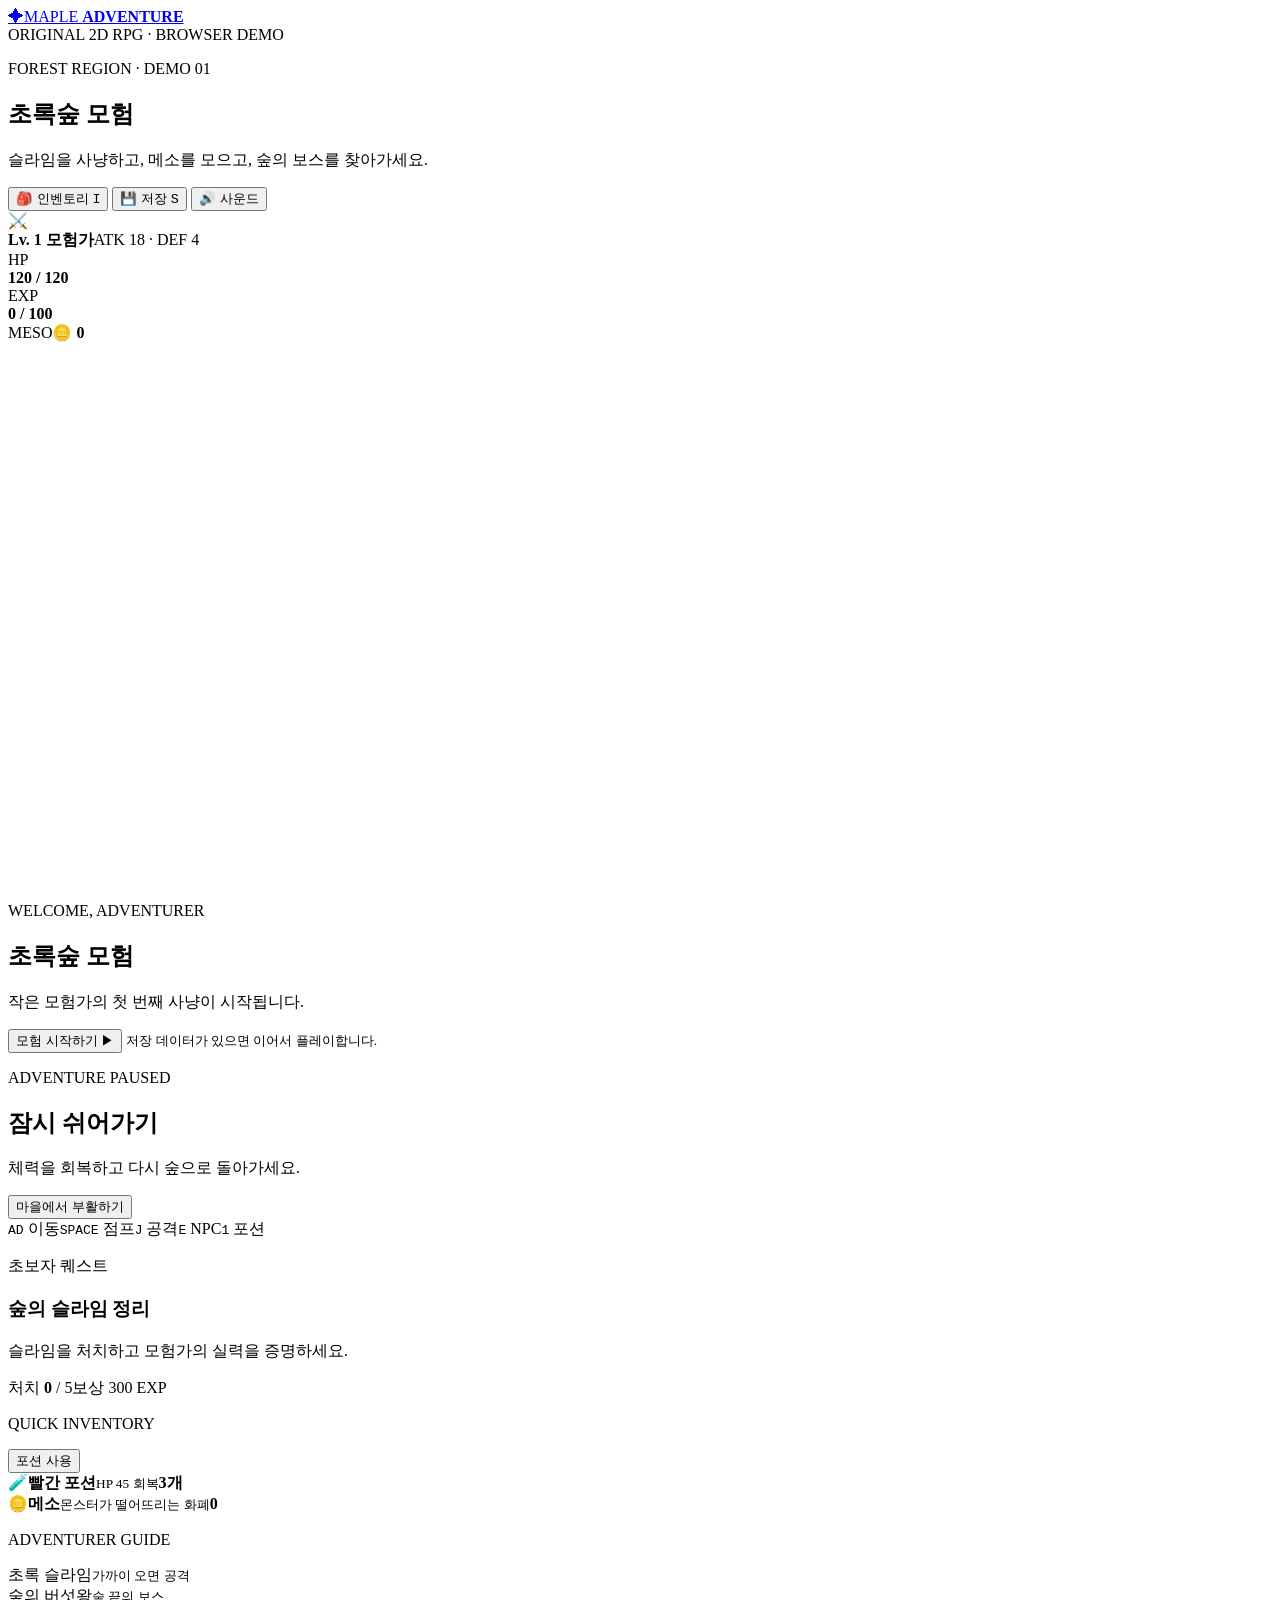
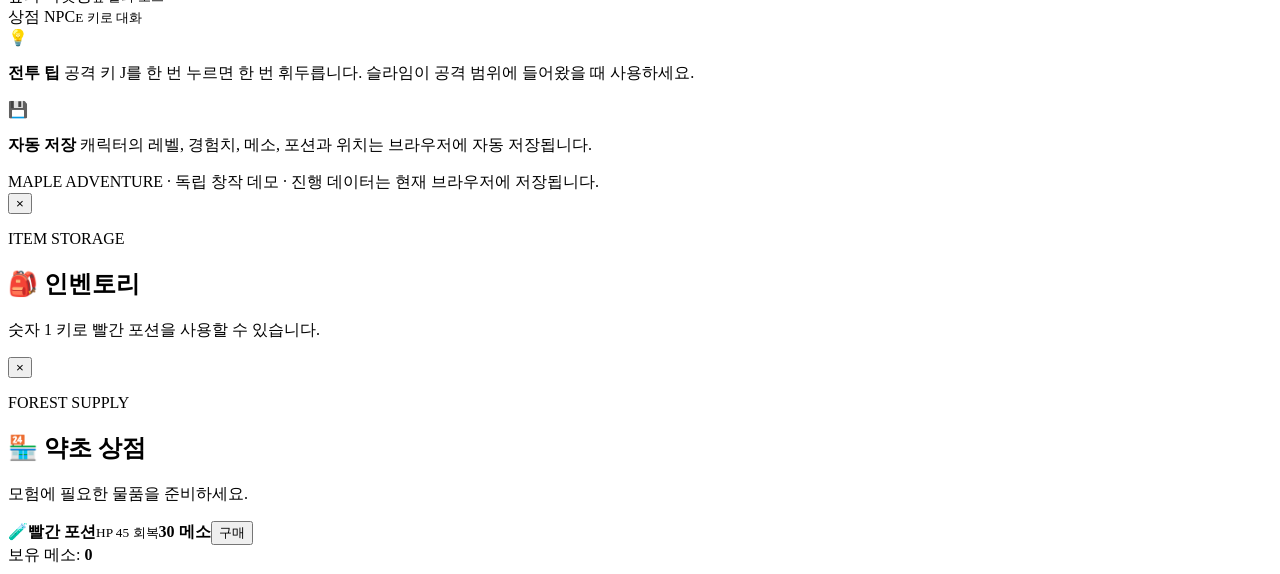
==== maple-rpg/index.html @ 0cd8ee3f "Add Maple Adventure playable RPG demo page" ====
<!doctype html>
<html lang="ko">
<head>
  <meta charset="utf-8">
  <meta name="viewport" content="width=device-width, initial-scale=1">
  <meta name="theme-color" content="#13243a">
  <meta name="description" content="브라우저에서 즐기는 오리지널 2D 횡스크롤 RPG 데모">
  <title>Maple Adventure — 2D RPG Demo</title>
  <link rel="stylesheet" href="./style.css">
</head>
<body>
  <div class="page-shell">
    <header class="site-header">
      <a class="brand" href="./" aria-label="Maple Adventure 홈"><span class="brand-mark">✦</span><span>MAPLE <b>ADVENTURE</b></span></a>
      <div class="header-note">ORIGINAL 2D RPG · BROWSER DEMO</div>
    </header>
    <main>
      <section class="intro-row">
        <div><p class="eyebrow">FOREST REGION · DEMO 01</p><h1>초록숲 모험</h1><p class="subtitle">슬라임을 사냥하고, 메소를 모으고, 숲의 보스를 찾아가세요.</p></div>
        <div class="quick-actions">
          <button id="inventoryBtn" class="utility-button" type="button">🎒 인벤토리 <kbd>I</kbd></button>
          <button id="saveBtn" class="utility-button" type="button">💾 저장 <kbd>S</kbd></button>
          <button id="soundBtn" class="utility-button" type="button" aria-pressed="true">🔊 사운드</button>
        </div>
      </section>
      <section class="game-layout" aria-label="게임 화면과 상태창">
        <div class="game-column">
          <div class="hud-panel">
            <div class="character-info"><div class="avatar">⚔️</div><div class="identity">
              <div class="level-line"><strong id="levelText">Lv. 1 모험가</strong><span id="statText">ATK 18 · DEF 4</span></div>
              <div class="bar-row"><span>HP</span><div class="bar hp"><i id="hpFill"></i></div><b id="hpText">120 / 120</b></div>
              <div class="bar-row"><span>EXP</span><div class="bar exp"><i id="expFill"></i></div><b id="expText">0 / 100</b></div>
            </div></div>
            <div class="money-box"><span>MESO</span><strong>🪙 <b id="mesoText">0</b></strong></div>
          </div>
          <div class="canvas-wrap">
            <canvas id="gameCanvas" width="960" height="540" aria-label="2D RPG 게임 화면"></canvas>
            <div id="startOverlay" class="screen-overlay"><div class="overlay-card title-card">
              <p class="eyebrow">WELCOME, ADVENTURER</p><h2>초록숲 모험</h2><p>작은 모험가의 첫 번째 사냥이 시작됩니다.</p>
              <button id="startBtn" class="primary-button" type="button">모험 시작하기 <span>▶</span></button>
              <small>저장 데이터가 있으면 이어서 플레이합니다.</small>
            </div></div>
            <div id="gameOverOverlay" class="screen-overlay hidden"><div class="overlay-card">
              <p class="eyebrow">ADVENTURE PAUSED</p><h2>잠시 쉬어가기</h2><p>체력을 회복하고 다시 숲으로 돌아가세요.</p>
              <button id="respawnBtn" class="primary-button" type="button">마을에서 부활하기</button>
            </div></div>
            <div id="toast" class="toast" role="status" aria-live="polite"></div>
          </div>
          <div class="control-strip">
            <span><kbd>A</kbd><kbd>D</kbd> 이동</span><span><kbd>SPACE</kbd> 점프</span><span><kbd>J</kbd> 공격</span><span><kbd>E</kbd> NPC</span><span><kbd>1</kbd> 포션</span>
          </div>
        </div>
        <aside class="side-panel">
          <section class="side-card quest-card"><p class="card-label">초보자 퀘스트</p><h3>숲의 슬라임 정리</h3><p>슬라임을 처치하고 모험가의 실력을 증명하세요.</p>
            <div class="quest-progress"><span id="questProgressFill"></span></div><div class="quest-meta"><span>처치 <b id="killCount">0</b> / 5</span><span id="questReward">보상 300 EXP</span></div>
          </section>
          <section class="side-card inventory-card"><div class="card-heading"><p class="card-label">QUICK INVENTORY</p><button id="usePotionBtn" class="tiny-button" type="button">포션 사용</button></div>
            <div class="quick-item"><span class="item-icon red">🧪</span><span><b>빨간 포션</b><small>HP 45 회복</small></span><strong id="potionCount">3개</strong></div>
            <div class="quick-item"><span class="item-icon gold">🪙</span><span><b>메소</b><small>몬스터가 떨어뜨리는 화폐</small></span><strong id="sideMeso">0</strong></div>
          </section>
          <section class="side-card guide-card"><p class="card-label">ADVENTURER GUIDE</p>
            <div class="guide-line"><span class="guide-dot green"></span><span>초록 슬라임</span><small>가까이 오면 공격</small></div>
            <div class="guide-line"><span class="guide-dot purple"></span><span>숲의 버섯왕</span><small>숲 끝의 보스</small></div>
            <div class="guide-line"><span class="guide-dot blue"></span><span>상점 NPC</span><small>E 키로 대화</small></div>
          </section>
        </aside>
      </section>
      <section class="below-grid">
        <div class="tip-card"><span>💡</span><p><b>전투 팁</b> 공격 키 J를 한 번 누르면 한 번 휘두릅니다. 슬라임이 공격 범위에 들어왔을 때 사용하세요.</p></div>
        <div class="tip-card"><span>💾</span><p><b>자동 저장</b> 캐릭터의 레벨, 경험치, 메소, 포션과 위치는 브라우저에 자동 저장됩니다.</p></div>
      </section>
    </main>
    <footer>MAPLE ADVENTURE · 독립 창작 데모 · 진행 데이터는 현재 브라우저에 저장됩니다.</footer>
  </div>
  <div id="inventoryModal" class="modal-backdrop hidden" role="dialog" aria-modal="true" aria-labelledby="inventoryTitle">
    <div class="modal-card"><button class="close-button" data-close="inventoryModal" type="button" aria-label="닫기">×</button><p class="eyebrow">ITEM STORAGE</p><h2 id="inventoryTitle">🎒 인벤토리</h2><div id="inventoryContents" class="inventory-list"></div><p class="modal-hint">숫자 1 키로 빨간 포션을 사용할 수 있습니다.</p></div>
  </div>
  <div id="shopModal" class="modal-backdrop hidden" role="dialog" aria-modal="true" aria-labelledby="shopTitle">
    <div class="modal-card shop-card"><button class="close-button" data-close="shopModal" type="button" aria-label="닫기">×</button><p class="eyebrow">FOREST SUPPLY</p><h2 id="shopTitle">🏪 약초 상점</h2><p class="shop-intro">모험에 필요한 물품을 준비하세요.</p>
      <div class="shop-item"><span class="item-icon red">🧪</span><span><b>빨간 포션</b><small>HP 45 회복</small></span><strong>30 메소</strong><button id="buyPotionBtn" class="tiny-button" type="button">구매</button></div>
      <div class="shop-balance">보유 메소: <b id="shopMeso">0</b></div>
    </div>
  </div>
  <script src="./game.js" defer></script>
</body>
</html>
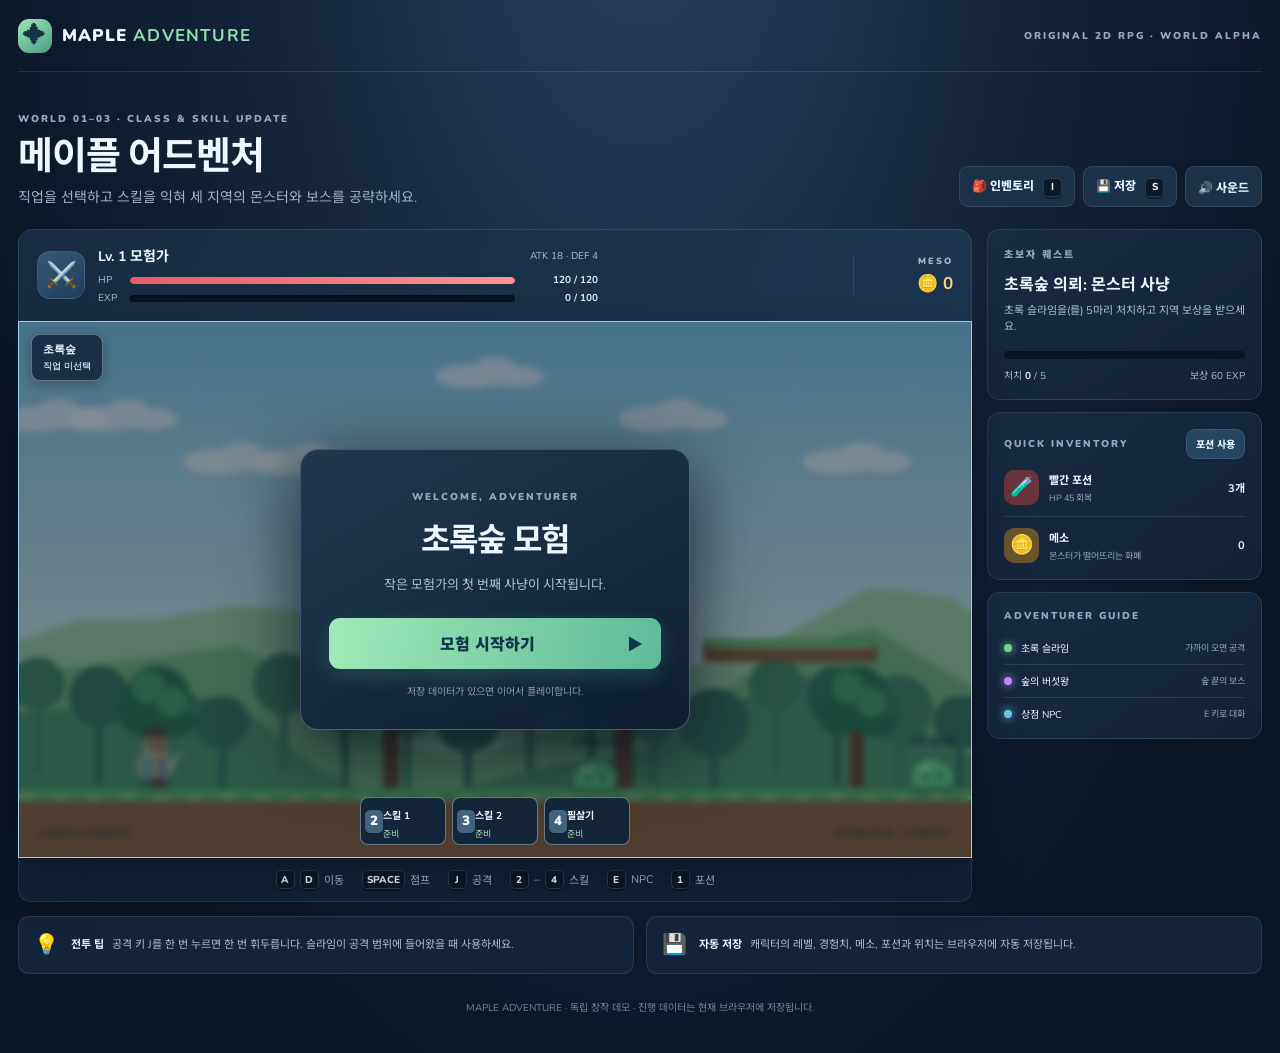
==== commit 6c529978: "Refresh Maple Adventure page for class and region progression" ====
--- a/maple-rpg/index.html
+++ b/maple-rpg/index.html
@@ -4,19 +4,19 @@
   <meta charset="utf-8">
   <meta name="viewport" content="width=device-width, initial-scale=1">
   <meta name="theme-color" content="#13243a">
-  <meta name="description" content="브라우저에서 즐기는 오리지널 2D 횡스크롤 RPG 데모">
-  <title>Maple Adventure — 2D RPG Demo</title>
+  <meta name="description" content="직업과 스킬, 지역 사냥과 보스 공략을 즐기는 오리지널 2D 횡스크롤 RPG">
+  <title>Maple Adventure — World Alpha</title>
   <link rel="stylesheet" href="./style.css">
 </head>
 <body>
   <div class="page-shell">
     <header class="site-header">
       <a class="brand" href="./" aria-label="Maple Adventure 홈"><span class="brand-mark">✦</span><span>MAPLE <b>ADVENTURE</b></span></a>
-      <div class="header-note">ORIGINAL 2D RPG · BROWSER DEMO</div>
+      <div class="header-note">ORIGINAL 2D RPG · WORLD ALPHA</div>
     </header>
     <main>
       <section class="intro-row">
-        <div><p class="eyebrow">FOREST REGION · DEMO 01</p><h1>초록숲 모험</h1><p class="subtitle">슬라임을 사냥하고, 메소를 모으고, 숲의 보스를 찾아가세요.</p></div>
+        <div><p class="eyebrow">WORLD 01–03 · CLASS & SKILL UPDATE</p><h1>메이플 어드벤처</h1><p class="subtitle">직업을 선택하고 스킬을 익혀 세 지역의 몬스터와 보스를 공략하세요.</p></div>
         <div class="quick-actions">
           <button id="inventoryBtn" class="utility-button" type="button">🎒 인벤토리 <kbd>I</kbd></button>
           <button id="saveBtn" class="utility-button" type="button">💾 저장 <kbd>S</kbd></button>
@@ -47,7 +47,7 @@
             <div id="toast" class="toast" role="status" aria-live="polite"></div>
           </div>
           <div class="control-strip">
-            <span><kbd>A</kbd><kbd>D</kbd> 이동</span><span><kbd>SPACE</kbd> 점프</span><span><kbd>J</kbd> 공격</span><span><kbd>E</kbd> NPC</span><span><kbd>1</kbd> 포션</span>
+            <span><kbd>A</kbd><kbd>D</kbd> 이동</span><span><kbd>SPACE</kbd> 점프</span><span><kbd>J</kbd> 공격</span><span><kbd>2</kbd>–<kbd>4</kbd> 스킬</span><span><kbd>E</kbd> NPC</span><span><kbd>1</kbd> 포션</span>
           </div>
         </div>
         <aside class="side-panel">
--- a/maple-rpg/style.css
+++ b/maple-rpg/style.css
@@ -0,0 +1,5 @@
+@import url('https://fonts.googleapis.com/css2?family=Nunito:wght@400;600;700;800;900&family=Noto+Sans+KR:wght@400;500;600;700;800;900&display=swap');
+:root{color-scheme:dark;--bg:#0b1524;--panel:#14243a;--line:rgba(178,211,245,.13);--text:#eef6ff;--muted:#9db2c9;--mint:#8fe1ad;--gold:#ffd479}
+*{box-sizing:border-box}html{min-width:320px;background:var(--bg)}body{margin:0;min-height:100vh;background:radial-gradient(ellipse at 50% -15%,#284364 0,#14243b 42%,#0b1524 78%);font-family:Nunito,'Noto Sans KR',sans-serif;color:var(--text)}button{font:inherit}.page-shell{width:min(1420px,calc(100% - 36px));margin:0 auto;padding-bottom:38px}.site-header{height:72px;display:flex;align-items:center;justify-content:space-between;border-bottom:1px solid var(--line)}.brand{display:flex;align-items:center;gap:10px;color:var(--text);text-decoration:none;font-size:17px;font-weight:900;letter-spacing:1.2px}.brand b{color:var(--mint)}.brand-mark{display:grid;place-items:center;width:34px;height:34px;border-radius:11px;background:linear-gradient(145deg,#9be7b8,#4c9b85);color:#173344;font-size:22px}.header-note,.eyebrow,.card-label{font-size:10px;font-weight:900;letter-spacing:2px;color:#91a9c2}.intro-row{display:flex;justify-content:space-between;align-items:end;gap:20px;padding:30px 0 22px}.intro-row h1{font-size:clamp(27px,4vw,38px);line-height:1.1;margin:7px 0 8px;letter-spacing:-1.2px}.subtitle{margin:0;color:var(--muted);font-size:14px}.quick-actions{display:flex;gap:8px;flex-wrap:wrap}.utility-button,.tiny-button{border:1px solid var(--line);border-radius:9px;background:#1b3049;color:#e6f2ff;padding:9px 12px;font-weight:800;font-size:12px;cursor:pointer;transition:.15s}.utility-button:hover,.tiny-button:hover{background:#294766;border-color:#84c7a7}.utility-button kbd{margin-left:6px}.game-layout{display:grid;grid-template-columns:minmax(0,1fr) 275px;gap:15px;align-items:stretch}.game-column{min-width:0}.hud-panel{display:flex;justify-content:space-between;align-items:center;gap:18px;background:linear-gradient(110deg,#172b43,#1b3550);border:1px solid var(--line);border-bottom:0;border-radius:15px 15px 0 0;padding:14px 18px;min-height:92px}.character-info{display:flex;gap:13px;align-items:center;min-width:0;flex:1}.avatar{width:48px;height:48px;flex:0 0 48px;display:grid;place-items:center;border-radius:13px;background:linear-gradient(145deg,#345978,#203d5d);font-size:25px;border:1px solid rgba(255,255,255,.1)}.identity{width:min(100%,500px)}.level-line{display:flex;align-items:center;justify-content:space-between;gap:12px;margin-bottom:7px}.level-line strong{font-size:14px}.level-line span{font-size:10px;color:#aac1d7}.bar-row{display:grid;grid-template-columns:25px minmax(70px,1fr) 76px;align-items:center;gap:7px;margin-top:4px;font-size:10px;color:#a9bfd4}.bar-row b{text-align:right;font-size:10px;color:#e5eef8}.bar{height:7px;border-radius:10px;overflow:hidden;background:#091421;box-shadow:inset 0 1px 3px #0008}.bar i{display:block;height:100%;width:100%;border-radius:10px;transition:width .15s}.bar.hp i{background:linear-gradient(90deg,#e95d67,#ff9290)}.bar.exp i{background:linear-gradient(90deg,#dcae48,#ffe08b)}.money-box{min-width:100px;text-align:right;border-left:1px solid var(--line);padding-left:18px}.money-box span{display:block;color:#a3b8cd;font-size:9px;font-weight:900;letter-spacing:2px}.money-box strong{display:block;margin-top:5px;color:var(--gold);font-size:17px}.canvas-wrap{position:relative;border:1px solid rgba(178,211,245,.18);background:#8bd0ef;overflow:hidden;box-shadow:0 18px 50px #0005}.canvas-wrap canvas{display:block;width:100%;height:auto;aspect-ratio:16/9;image-rendering:pixelated;touch-action:none}.screen-overlay{position:absolute;inset:0;display:grid;place-items:center;background:rgba(8,19,33,.48);backdrop-filter:blur(3px);padding:20px}.overlay-card{width:min(390px,100%);padding:30px 28px;text-align:center;border:1px solid rgba(214,236,255,.25);border-radius:18px;background:linear-gradient(150deg,rgba(28,53,78,.97),rgba(13,29,48,.97));box-shadow:0 18px 70px #07111dcc}.overlay-card h2{font-size:32px;margin:7px 0 9px;letter-spacing:-1px}.overlay-card p:not(.eyebrow){color:#afc2d6;font-size:13px;line-height:1.6}.overlay-card small{display:block;margin-top:14px;color:#829bb4;font-size:10px}.primary-button{margin-top:10px;width:100%;padding:13px 18px;border:0;border-radius:11px;background:linear-gradient(100deg,#a1e9b8,#5dbb9b);color:#123448;font-weight:900;cursor:pointer;box-shadow:0 7px 20px #55bd9b35}.primary-button:hover{filter:brightness(1.07);transform:translateY(-1px)}.primary-button span{float:right}.hidden{display:none!important}.toast{position:absolute;left:50%;bottom:18px;transform:translate(-50%,12px);padding:8px 14px;background:#0d2030ef;border:1px solid #8fe1ad66;border-radius:30px;color:#c5f8d7;font-size:12px;font-weight:800;opacity:0;pointer-events:none;transition:.2s;white-space:nowrap}.toast.show{opacity:1;transform:translate(-50%,0)}.control-strip{display:flex;justify-content:center;flex-wrap:wrap;gap:18px;padding:12px;background:#122238;border:1px solid var(--line);border-top:0;border-radius:0 0 13px 13px;color:#a9bfd3;font-size:11px}.control-strip span{display:flex;align-items:center;gap:5px}kbd{display:inline-grid;place-items:center;min-width:19px;height:19px;padding:0 4px;border-radius:5px;border:1px solid #ffffff25;background:#0c1929;color:#eff8ff;font:800 10px Nunito,sans-serif;box-shadow:0 2px 0 #0005}.side-panel{display:flex;flex-direction:column;gap:12px}.side-card{background:linear-gradient(145deg,#172b43,#122238);border:1px solid var(--line);border-radius:13px;padding:16px}.card-label{margin:0 0 9px}.quest-card h3{font-size:16px;margin:0 0 7px}.quest-card>p:not(.card-label){font-size:11px;color:#a8bdd2;line-height:1.5;margin:0 0 15px}.quest-progress{height:8px;background:#091421;border-radius:8px;overflow:hidden}.quest-progress span{display:block;height:100%;width:0;background:linear-gradient(90deg,#77c6a4,#c5edab);transition:width .2s}.quest-meta{display:flex;justify-content:space-between;margin-top:8px;color:#a4b8cc;font-size:10px}.quest-meta b{color:#eaf4ff}.card-heading{display:flex;justify-content:space-between;align-items:center;gap:8px}.card-heading .card-label{margin:0}.tiny-button{padding:6px 9px;font-size:10px;background:#254563}.quick-item,.shop-item{display:flex;align-items:center;gap:10px;padding:11px 0;border-bottom:1px solid var(--line)}.quick-item:last-child{border:0;padding-bottom:0}.item-icon{display:grid;place-items:center;width:35px;height:35px;border-radius:10px;font-size:19px;flex:0 0 35px}.item-icon.red{background:#6a333c}.item-icon.gold{background:#69542e}.quick-item>span:nth-child(2),.shop-item>span:nth-child(2){flex:1;min-width:0}.quick-item b,.shop-item b{display:block;font-size:11px}.quick-item small,.shop-item small{display:block;color:#8fa6bd;font-size:9px;margin-top:3px}.quick-item>strong{font-size:11px;color:#e9f4ff}.guide-line{display:grid;grid-template-columns:9px 1fr auto;gap:8px;align-items:center;padding:8px 0;border-bottom:1px solid var(--line);font-size:10px}.guide-line:last-child{border:0;padding-bottom:0}.guide-line small{color:#91a7bd;font-size:9px}.guide-dot{width:8px;height:8px;border-radius:50%}.guide-dot.green{background:#78db93;box-shadow:0 0 9px #78db93}.guide-dot.purple{background:#c28cff;box-shadow:0 0 9px #c28cff}.guide-dot.blue{background:#72c8ef;box-shadow:0 0 9px #72c8ef}.below-grid{display:grid;grid-template-columns:1fr 1fr;gap:12px;margin-top:14px}.tip-card{display:flex;gap:12px;align-items:center;padding:13px 15px;border:1px solid var(--line);border-radius:11px;background:#13243a;color:#aabed2;font-size:11px;line-height:1.5}.tip-card>span{font-size:20px}.tip-card p{margin:0}.tip-card b{color:#e9f4ff;margin-right:5px}footer{padding:25px 0 0;text-align:center;color:#71869c;font-size:10px}.modal-backdrop{position:fixed;inset:0;z-index:20;display:grid;place-items:center;padding:20px;background:#06101dcc;backdrop-filter:blur(5px)}.modal-card{position:relative;width:min(430px,100%);padding:26px;border:1px solid #bad4ee38;border-radius:17px;background:linear-gradient(145deg,#1b3550,#11233a);box-shadow:0 22px 80px #0009}.modal-card h2{margin:5px 0 18px;font-size:24px}.close-button{position:absolute;right:15px;top:12px;border:0;background:transparent;color:#b8cde1;font-size:26px;cursor:pointer}.inventory-list{display:grid;gap:8px}.inventory-entry{display:flex;justify-content:space-between;align-items:center;padding:12px;border:1px solid var(--line);border-radius:9px;background:#0c1c2e}.inventory-entry span{font-size:12px}.inventory-entry b{color:#b8efcd}.modal-hint,.shop-intro{color:#9db3c9;font-size:11px}.shop-item{margin:10px 0}.shop-item>strong{font-size:10px;color:var(--gold);white-space:nowrap}.shop-balance{margin-top:18px;text-align:right;color:#a7bdd2;font-size:11px}.shop-balance b{color:var(--gold)}
+@media(max-width:960px){.game-layout{grid-template-columns:1fr}.side-panel{display:grid;grid-template-columns:repeat(3,minmax(0,1fr))}.side-card{min-width:0}.guide-line{grid-template-columns:9px 1fr}.guide-line small{grid-column:2}}
+@media(max-width:650px){.page-shell{width:calc(100% - 18px)}.site-header{height:58px}.header-note{display:none}.intro-row{display:block;padding:22px 3px 15px}.quick-actions{margin-top:15px}.utility-button{flex:1;padding:8px 6px;font-size:10px}.hud-panel{padding:10px;min-height:78px}.avatar{width:38px;height:38px;flex-basis:38px;font-size:20px}.level-line{display:block}.level-line span{display:block;margin-top:2px}.bar-row{grid-template-columns:21px minmax(45px,1fr) 66px;gap:5px}.money-box{min-width:74px;padding-left:9px}.money-box strong{font-size:13px}.side-panel{grid-template-columns:1fr}.side-card{padding:13px}.below-grid{grid-template-columns:1fr}.control-strip{gap:9px;font-size:9px;padding:10px 4px}.control-strip kbd{height:17px;min-width:17px}.overlay-card{padding:23px 18px}.overlay-card h2{font-size:26px}}
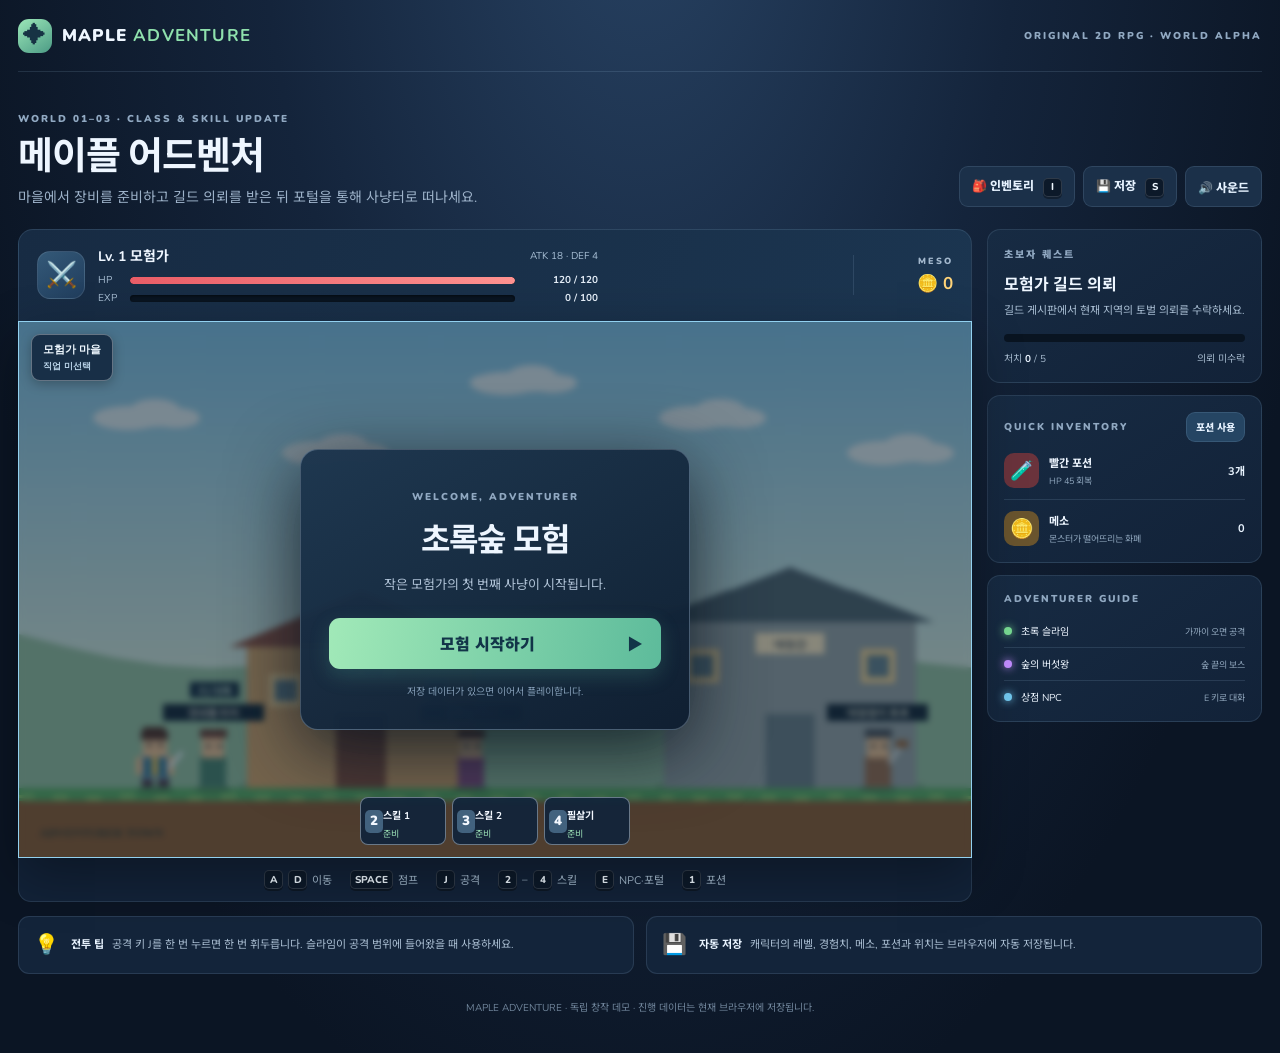
==== commit 5fad44cc: "Add town blacksmith and guild quest board dialogs" ====
--- a/maple-rpg/index.html
+++ b/maple-rpg/index.html
@@ -16,7 +16,7 @@
     </header>
     <main>
       <section class="intro-row">
-        <div><p class="eyebrow">WORLD 01–03 · CLASS & SKILL UPDATE</p><h1>메이플 어드벤처</h1><p class="subtitle">직업을 선택하고 스킬을 익혀 세 지역의 몬스터와 보스를 공략하세요.</p></div>
+        <div><p class="eyebrow">WORLD 01–03 · CLASS & SKILL UPDATE</p><h1>메이플 어드벤처</h1><p class="subtitle">마을에서 장비를 준비하고 길드 의뢰를 받은 뒤 포털을 통해 사냥터로 떠나세요.</p></div>
         <div class="quick-actions">
           <button id="inventoryBtn" class="utility-button" type="button">🎒 인벤토리 <kbd>I</kbd></button>
           <button id="saveBtn" class="utility-button" type="button">💾 저장 <kbd>S</kbd></button>
@@ -47,7 +47,7 @@
             <div id="toast" class="toast" role="status" aria-live="polite"></div>
           </div>
           <div class="control-strip">
-            <span><kbd>A</kbd><kbd>D</kbd> 이동</span><span><kbd>SPACE</kbd> 점프</span><span><kbd>J</kbd> 공격</span><span><kbd>2</kbd>–<kbd>4</kbd> 스킬</span><span><kbd>E</kbd> NPC</span><span><kbd>1</kbd> 포션</span>
+            <span><kbd>A</kbd><kbd>D</kbd> 이동</span><span><kbd>SPACE</kbd> 점프</span><span><kbd>J</kbd> 공격</span><span><kbd>2</kbd>–<kbd>4</kbd> 스킬</span><span><kbd>E</kbd> NPC·포털</span><span><kbd>1</kbd> 포션</span>
           </div>
         </div>
         <aside class="side-panel">
@@ -76,9 +76,33 @@
     <div class="modal-card"><button class="close-button" data-close="inventoryModal" type="button" aria-label="닫기">×</button><p class="eyebrow">ITEM STORAGE</p><h2 id="inventoryTitle">🎒 인벤토리</h2><div id="inventoryContents" class="inventory-list"></div><p class="modal-hint">숫자 1 키로 빨간 포션을 사용할 수 있습니다.</p></div>
   </div>
   <div id="shopModal" class="modal-backdrop hidden" role="dialog" aria-modal="true" aria-labelledby="shopTitle">
-    <div class="modal-card shop-card"><button class="close-button" data-close="shopModal" type="button" aria-label="닫기">×</button><p class="eyebrow">FOREST SUPPLY</p><h2 id="shopTitle">🏪 약초 상점</h2><p class="shop-intro">모험에 필요한 물품을 준비하세요.</p>
+    <div class="modal-card shop-card"><button class="close-button" data-close="shopModal" type="button" aria-label="닫기">×</button><p class="eyebrow">FOREST SUPPLY</p><h2 id="shopTitle">🏪 잡화 상점</h2><p class="shop-intro">모험에 필요한 물품을 준비하세요.</p>
       <div class="shop-item"><span class="item-icon red">🧪</span><span><b>빨간 포션</b><small>HP 45 회복</small></span><strong>30 메소</strong><button id="buyPotionBtn" class="tiny-button" type="button">구매</button></div>
       <div class="shop-balance">보유 메소: <b id="shopMeso">0</b></div>
+    </div>
+  </div>
+
+  <div id="smithModal" class="modal-backdrop hidden town-modal" role="dialog" aria-modal="true" aria-labelledby="smithTitle">
+    <div class="modal-card shop-card">
+      <button class="close-button" data-close="smithModal" type="button" aria-label="닫기">×</button>
+      <p class="eyebrow">BLACKSMITH · EQUIPMENT</p><h2 id="smithTitle">⚒️ 대장간</h2>
+      <p class="shop-intro">메소를 지불해 장비를 영구 강화합니다.</p>
+      <div class="shop-item"><span class="item-icon gold">⚔️</span><span><b>무기 강화</b><small>공격력 +5</small><small id="weaponUpgradeCost">90 메소</small></span><button id="buyWeaponUpgradeBtn" class="tiny-button" type="button">강화</button></div>
+      <div class="shop-item"><span class="item-icon gold">🛡️</span><span><b>방어구 강화</b><small>방어력 +2</small><small id="armorUpgradeCost">80 메소</small></span><button id="buyArmorUpgradeBtn" class="tiny-button" type="button">강화</button></div>
+      <div class="shop-balance">보유 메소: <b id="smithBalance">0</b></div>
+    </div>
+  </div>
+  <div id="questBoardModal" class="modal-backdrop hidden town-modal" role="dialog" aria-modal="true" aria-labelledby="questBoardTitle">
+    <div class="modal-card">
+      <button class="close-button" data-close="questBoardModal" type="button" aria-label="닫기">×</button>
+      <p class="eyebrow">ADVENTURERS GUILD</p><h2 id="questBoardTitle">📜 토벌 의뢰 게시판</h2>
+      <p class="shop-intro" id="guildQuestText">현재 지역에서 몬스터 5마리를 처치하세요.</p>
+      <div class="quest-contract">
+        <b id="guildQuestName">초록숲 토벌 의뢰</b>
+        <p>목표: 몬스터 5마리 처치</p>
+        <p>보상: 경험치와 메소</p>
+      </div>
+      <button id="acceptQuestBtn" class="primary-button" type="button">의뢰 수락하기</button>
     </div>
   </div>
   <script src="./game.js" defer></script>
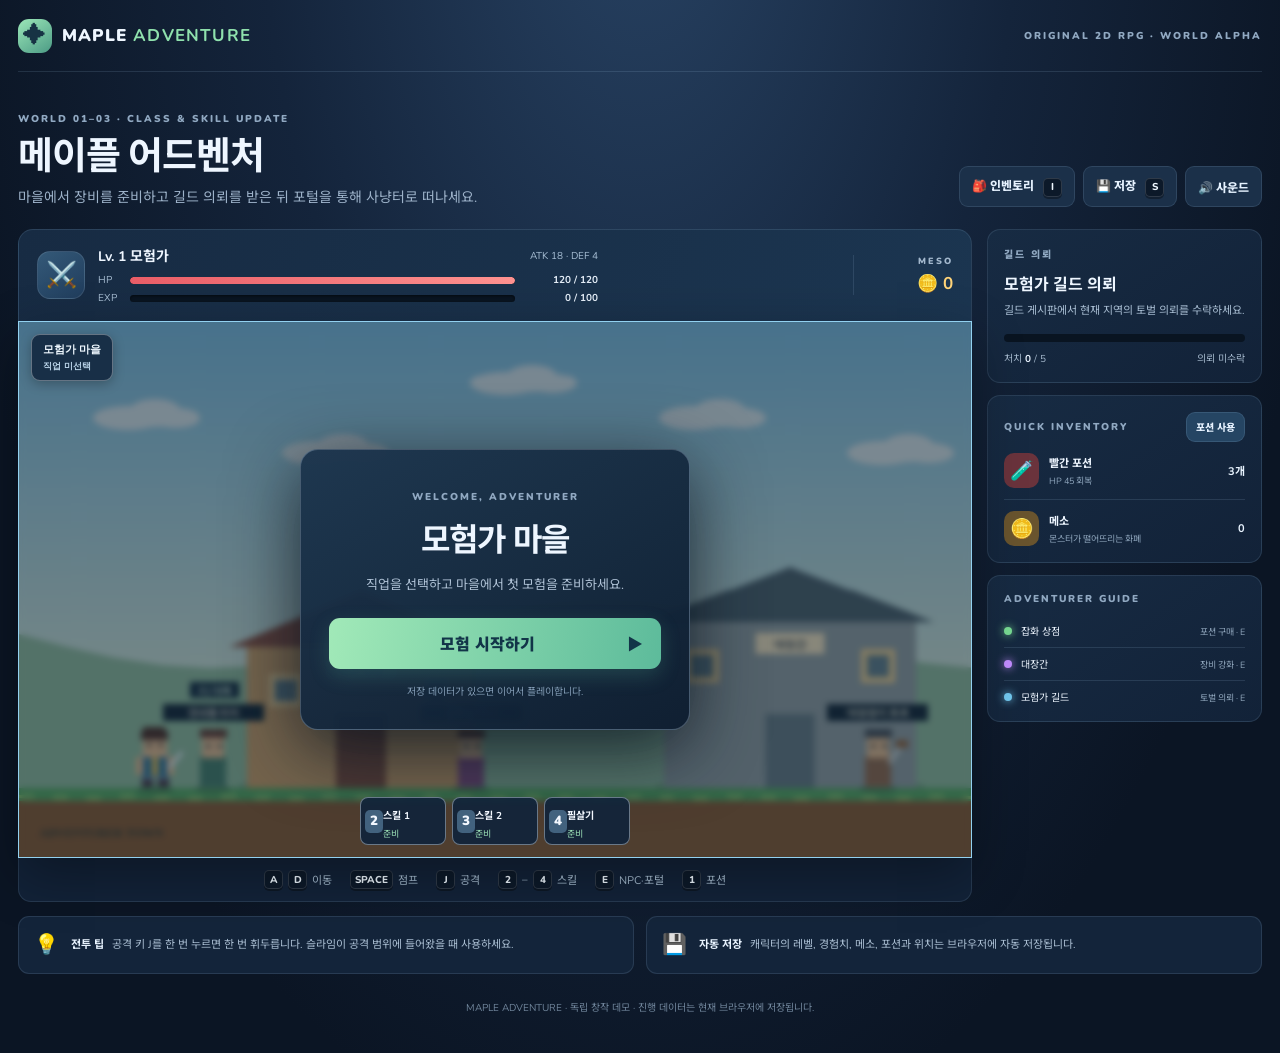
==== commit 8a3e31f1: "Update the game interface for the new town hub" ====
--- a/maple-rpg/index.html
+++ b/maple-rpg/index.html
@@ -36,7 +36,7 @@
           <div class="canvas-wrap">
             <canvas id="gameCanvas" width="960" height="540" aria-label="2D RPG 게임 화면"></canvas>
             <div id="startOverlay" class="screen-overlay"><div class="overlay-card title-card">
-              <p class="eyebrow">WELCOME, ADVENTURER</p><h2>초록숲 모험</h2><p>작은 모험가의 첫 번째 사냥이 시작됩니다.</p>
+              <p class="eyebrow">WELCOME, ADVENTURER</p><h2>모험가 마을</h2><p>직업을 선택하고 마을에서 첫 모험을 준비하세요.</p>
               <button id="startBtn" class="primary-button" type="button">모험 시작하기 <span>▶</span></button>
               <small>저장 데이터가 있으면 이어서 플레이합니다.</small>
             </div></div>
@@ -51,7 +51,7 @@
           </div>
         </div>
         <aside class="side-panel">
-          <section class="side-card quest-card"><p class="card-label">초보자 퀘스트</p><h3>숲의 슬라임 정리</h3><p>슬라임을 처치하고 모험가의 실력을 증명하세요.</p>
+          <section class="side-card quest-card"><p class="card-label">길드 의뢰</p><h3>숲의 슬라임 정리</h3><p>슬라임을 처치하고 모험가의 실력을 증명하세요.</p>
             <div class="quest-progress"><span id="questProgressFill"></span></div><div class="quest-meta"><span>처치 <b id="killCount">0</b> / 5</span><span id="questReward">보상 300 EXP</span></div>
           </section>
           <section class="side-card inventory-card"><div class="card-heading"><p class="card-label">QUICK INVENTORY</p><button id="usePotionBtn" class="tiny-button" type="button">포션 사용</button></div>
@@ -59,9 +59,9 @@
             <div class="quick-item"><span class="item-icon gold">🪙</span><span><b>메소</b><small>몬스터가 떨어뜨리는 화폐</small></span><strong id="sideMeso">0</strong></div>
           </section>
           <section class="side-card guide-card"><p class="card-label">ADVENTURER GUIDE</p>
-            <div class="guide-line"><span class="guide-dot green"></span><span>초록 슬라임</span><small>가까이 오면 공격</small></div>
-            <div class="guide-line"><span class="guide-dot purple"></span><span>숲의 버섯왕</span><small>숲 끝의 보스</small></div>
-            <div class="guide-line"><span class="guide-dot blue"></span><span>상점 NPC</span><small>E 키로 대화</small></div>
+            <div class="guide-line"><span class="guide-dot green"></span><span>잡화 상점</span><small>포션 구매 · E</small></div>
+            <div class="guide-line"><span class="guide-dot purple"></span><span>대장간</span><small>장비 강화 · E</small></div>
+            <div class="guide-line"><span class="guide-dot blue"></span><span>모험가 길드</span><small>토벌 의뢰 · E</small></div>
           </section>
         </aside>
       </section>
--- a/maple-rpg/style.css
+++ b/maple-rpg/style.css
@@ -2,4 +2,11 @@
 :root{color-scheme:dark;--bg:#0b1524;--panel:#14243a;--line:rgba(178,211,245,.13);--text:#eef6ff;--muted:#9db2c9;--mint:#8fe1ad;--gold:#ffd479}
 *{box-sizing:border-box}html{min-width:320px;background:var(--bg)}body{margin:0;min-height:100vh;background:radial-gradient(ellipse at 50% -15%,#284364 0,#14243b 42%,#0b1524 78%);font-family:Nunito,'Noto Sans KR',sans-serif;color:var(--text)}button{font:inherit}.page-shell{width:min(1420px,calc(100% - 36px));margin:0 auto;padding-bottom:38px}.site-header{height:72px;display:flex;align-items:center;justify-content:space-between;border-bottom:1px solid var(--line)}.brand{display:flex;align-items:center;gap:10px;color:var(--text);text-decoration:none;font-size:17px;font-weight:900;letter-spacing:1.2px}.brand b{color:var(--mint)}.brand-mark{display:grid;place-items:center;width:34px;height:34px;border-radius:11px;background:linear-gradient(145deg,#9be7b8,#4c9b85);color:#173344;font-size:22px}.header-note,.eyebrow,.card-label{font-size:10px;font-weight:900;letter-spacing:2px;color:#91a9c2}.intro-row{display:flex;justify-content:space-between;align-items:end;gap:20px;padding:30px 0 22px}.intro-row h1{font-size:clamp(27px,4vw,38px);line-height:1.1;margin:7px 0 8px;letter-spacing:-1.2px}.subtitle{margin:0;color:var(--muted);font-size:14px}.quick-actions{display:flex;gap:8px;flex-wrap:wrap}.utility-button,.tiny-button{border:1px solid var(--line);border-radius:9px;background:#1b3049;color:#e6f2ff;padding:9px 12px;font-weight:800;font-size:12px;cursor:pointer;transition:.15s}.utility-button:hover,.tiny-button:hover{background:#294766;border-color:#84c7a7}.utility-button kbd{margin-left:6px}.game-layout{display:grid;grid-template-columns:minmax(0,1fr) 275px;gap:15px;align-items:stretch}.game-column{min-width:0}.hud-panel{display:flex;justify-content:space-between;align-items:center;gap:18px;background:linear-gradient(110deg,#172b43,#1b3550);border:1px solid var(--line);border-bottom:0;border-radius:15px 15px 0 0;padding:14px 18px;min-height:92px}.character-info{display:flex;gap:13px;align-items:center;min-width:0;flex:1}.avatar{width:48px;height:48px;flex:0 0 48px;display:grid;place-items:center;border-radius:13px;background:linear-gradient(145deg,#345978,#203d5d);font-size:25px;border:1px solid rgba(255,255,255,.1)}.identity{width:min(100%,500px)}.level-line{display:flex;align-items:center;justify-content:space-between;gap:12px;margin-bottom:7px}.level-line strong{font-size:14px}.level-line span{font-size:10px;color:#aac1d7}.bar-row{display:grid;grid-template-columns:25px minmax(70px,1fr) 76px;align-items:center;gap:7px;margin-top:4px;font-size:10px;color:#a9bfd4}.bar-row b{text-align:right;font-size:10px;color:#e5eef8}.bar{height:7px;border-radius:10px;overflow:hidden;background:#091421;box-shadow:inset 0 1px 3px #0008}.bar i{display:block;height:100%;width:100%;border-radius:10px;transition:width .15s}.bar.hp i{background:linear-gradient(90deg,#e95d67,#ff9290)}.bar.exp i{background:linear-gradient(90deg,#dcae48,#ffe08b)}.money-box{min-width:100px;text-align:right;border-left:1px solid var(--line);padding-left:18px}.money-box span{display:block;color:#a3b8cd;font-size:9px;font-weight:900;letter-spacing:2px}.money-box strong{display:block;margin-top:5px;color:var(--gold);font-size:17px}.canvas-wrap{position:relative;border:1px solid rgba(178,211,245,.18);background:#8bd0ef;overflow:hidden;box-shadow:0 18px 50px #0005}.canvas-wrap canvas{display:block;width:100%;height:auto;aspect-ratio:16/9;image-rendering:pixelated;touch-action:none}.screen-overlay{position:absolute;inset:0;display:grid;place-items:center;background:rgba(8,19,33,.48);backdrop-filter:blur(3px);padding:20px}.overlay-card{width:min(390px,100%);padding:30px 28px;text-align:center;border:1px solid rgba(214,236,255,.25);border-radius:18px;background:linear-gradient(150deg,rgba(28,53,78,.97),rgba(13,29,48,.97));box-shadow:0 18px 70px #07111dcc}.overlay-card h2{font-size:32px;margin:7px 0 9px;letter-spacing:-1px}.overlay-card p:not(.eyebrow){color:#afc2d6;font-size:13px;line-height:1.6}.overlay-card small{display:block;margin-top:14px;color:#829bb4;font-size:10px}.primary-button{margin-top:10px;width:100%;padding:13px 18px;border:0;border-radius:11px;background:linear-gradient(100deg,#a1e9b8,#5dbb9b);color:#123448;font-weight:900;cursor:pointer;box-shadow:0 7px 20px #55bd9b35}.primary-button:hover{filter:brightness(1.07);transform:translateY(-1px)}.primary-button span{float:right}.hidden{display:none!important}.toast{position:absolute;left:50%;bottom:18px;transform:translate(-50%,12px);padding:8px 14px;background:#0d2030ef;border:1px solid #8fe1ad66;border-radius:30px;color:#c5f8d7;font-size:12px;font-weight:800;opacity:0;pointer-events:none;transition:.2s;white-space:nowrap}.toast.show{opacity:1;transform:translate(-50%,0)}.control-strip{display:flex;justify-content:center;flex-wrap:wrap;gap:18px;padding:12px;background:#122238;border:1px solid var(--line);border-top:0;border-radius:0 0 13px 13px;color:#a9bfd3;font-size:11px}.control-strip span{display:flex;align-items:center;gap:5px}kbd{display:inline-grid;place-items:center;min-width:19px;height:19px;padding:0 4px;border-radius:5px;border:1px solid #ffffff25;background:#0c1929;color:#eff8ff;font:800 10px Nunito,sans-serif;box-shadow:0 2px 0 #0005}.side-panel{display:flex;flex-direction:column;gap:12px}.side-card{background:linear-gradient(145deg,#172b43,#122238);border:1px solid var(--line);border-radius:13px;padding:16px}.card-label{margin:0 0 9px}.quest-card h3{font-size:16px;margin:0 0 7px}.quest-card>p:not(.card-label){font-size:11px;color:#a8bdd2;line-height:1.5;margin:0 0 15px}.quest-progress{height:8px;background:#091421;border-radius:8px;overflow:hidden}.quest-progress span{display:block;height:100%;width:0;background:linear-gradient(90deg,#77c6a4,#c5edab);transition:width .2s}.quest-meta{display:flex;justify-content:space-between;margin-top:8px;color:#a4b8cc;font-size:10px}.quest-meta b{color:#eaf4ff}.card-heading{display:flex;justify-content:space-between;align-items:center;gap:8px}.card-heading .card-label{margin:0}.tiny-button{padding:6px 9px;font-size:10px;background:#254563}.quick-item,.shop-item{display:flex;align-items:center;gap:10px;padding:11px 0;border-bottom:1px solid var(--line)}.quick-item:last-child{border:0;padding-bottom:0}.item-icon{display:grid;place-items:center;width:35px;height:35px;border-radius:10px;font-size:19px;flex:0 0 35px}.item-icon.red{background:#6a333c}.item-icon.gold{background:#69542e}.quick-item>span:nth-child(2),.shop-item>span:nth-child(2){flex:1;min-width:0}.quick-item b,.shop-item b{display:block;font-size:11px}.quick-item small,.shop-item small{display:block;color:#8fa6bd;font-size:9px;margin-top:3px}.quick-item>strong{font-size:11px;color:#e9f4ff}.guide-line{display:grid;grid-template-columns:9px 1fr auto;gap:8px;align-items:center;padding:8px 0;border-bottom:1px solid var(--line);font-size:10px}.guide-line:last-child{border:0;padding-bottom:0}.guide-line small{color:#91a7bd;font-size:9px}.guide-dot{width:8px;height:8px;border-radius:50%}.guide-dot.green{background:#78db93;box-shadow:0 0 9px #78db93}.guide-dot.purple{background:#c28cff;box-shadow:0 0 9px #c28cff}.guide-dot.blue{background:#72c8ef;box-shadow:0 0 9px #72c8ef}.below-grid{display:grid;grid-template-columns:1fr 1fr;gap:12px;margin-top:14px}.tip-card{display:flex;gap:12px;align-items:center;padding:13px 15px;border:1px solid var(--line);border-radius:11px;background:#13243a;color:#aabed2;font-size:11px;line-height:1.5}.tip-card>span{font-size:20px}.tip-card p{margin:0}.tip-card b{color:#e9f4ff;margin-right:5px}footer{padding:25px 0 0;text-align:center;color:#71869c;font-size:10px}.modal-backdrop{position:fixed;inset:0;z-index:20;display:grid;place-items:center;padding:20px;background:#06101dcc;backdrop-filter:blur(5px)}.modal-card{position:relative;width:min(430px,100%);padding:26px;border:1px solid #bad4ee38;border-radius:17px;background:linear-gradient(145deg,#1b3550,#11233a);box-shadow:0 22px 80px #0009}.modal-card h2{margin:5px 0 18px;font-size:24px}.close-button{position:absolute;right:15px;top:12px;border:0;background:transparent;color:#b8cde1;font-size:26px;cursor:pointer}.inventory-list{display:grid;gap:8px}.inventory-entry{display:flex;justify-content:space-between;align-items:center;padding:12px;border:1px solid var(--line);border-radius:9px;background:#0c1c2e}.inventory-entry span{font-size:12px}.inventory-entry b{color:#b8efcd}.modal-hint,.shop-intro{color:#9db3c9;font-size:11px}.shop-item{margin:10px 0}.shop-item>strong{font-size:10px;color:var(--gold);white-space:nowrap}.shop-balance{margin-top:18px;text-align:right;color:#a7bdd2;font-size:11px}.shop-balance b{color:var(--gold)}
 @media(max-width:960px){.game-layout{grid-template-columns:1fr}.side-panel{display:grid;grid-template-columns:repeat(3,minmax(0,1fr))}.side-card{min-width:0}.guide-line{grid-template-columns:9px 1fr}.guide-line small{grid-column:2}}
-@media(max-width:650px){.page-shell{width:calc(100% - 18px)}.site-header{height:58px}.header-note{display:none}.intro-row{display:block;padding:22px 3px 15px}.quick-actions{margin-top:15px}.utility-button{flex:1;padding:8px 6px;font-size:10px}.hud-panel{padding:10px;min-height:78px}.avatar{width:38px;height:38px;flex-basis:38px;font-size:20px}.level-line{display:block}.level-line span{display:block;margin-top:2px}.bar-row{grid-template-columns:21px minmax(45px,1fr) 66px;gap:5px}.money-box{min-width:74px;padding-left:9px}.money-box strong{font-size:13px}.side-panel{grid-template-columns:1fr}.side-card{padding:13px}.below-grid{grid-template-columns:1fr}.control-strip{gap:9px;font-size:9px;padding:10px 4px}.control-strip kbd{height:17px;min-width:17px}.overlay-card{padding:23px 18px}.overlay-card h2{font-size:26px}}+@media(max-width:650px){.page-shell{width:calc(100% - 18px)}.site-header{height:58px}.header-note{display:none}.intro-row{display:block;padding:22px 3px 15px}.quick-actions{margin-top:15px}.utility-button{flex:1;padding:8px 6px;font-size:10px}.hud-panel{padding:10px;min-height:78px}.avatar{width:38px;height:38px;flex-basis:38px;font-size:20px}.level-line{display:block}.level-line span{display:block;margin-top:2px}.bar-row{grid-template-columns:21px minmax(45px,1fr) 66px;gap:5px}.money-box{min-width:74px;padding-left:9px}.money-box strong{font-size:13px}.side-panel{grid-template-columns:1fr}.side-card{padding:13px}.below-grid{grid-template-columns:1fr}.control-strip{gap:9px;font-size:9px;padding:10px 4px}.control-strip kbd{height:17px;min-width:17px}.overlay-card{padding:23px 18px}.overlay-card h2{font-size:26px}}
+/* Adventurer town and service panels */
+.town-modal .modal-card{max-width:470px}
+.quest-contract{margin:16px 0;padding:16px;border:1px solid rgba(181,218,238,.18);border-radius:11px;background:#0c1d30}
+.quest-contract b{display:block;color:#f5e4b5;font-size:14px;margin-bottom:8px}
+.quest-contract p{margin:5px 0;color:#a9bfd1;font-size:11px}
+.shop-item small+small{color:#f5d88c}
+@media(max-width:560px){.quest-contract{padding:12px}}
